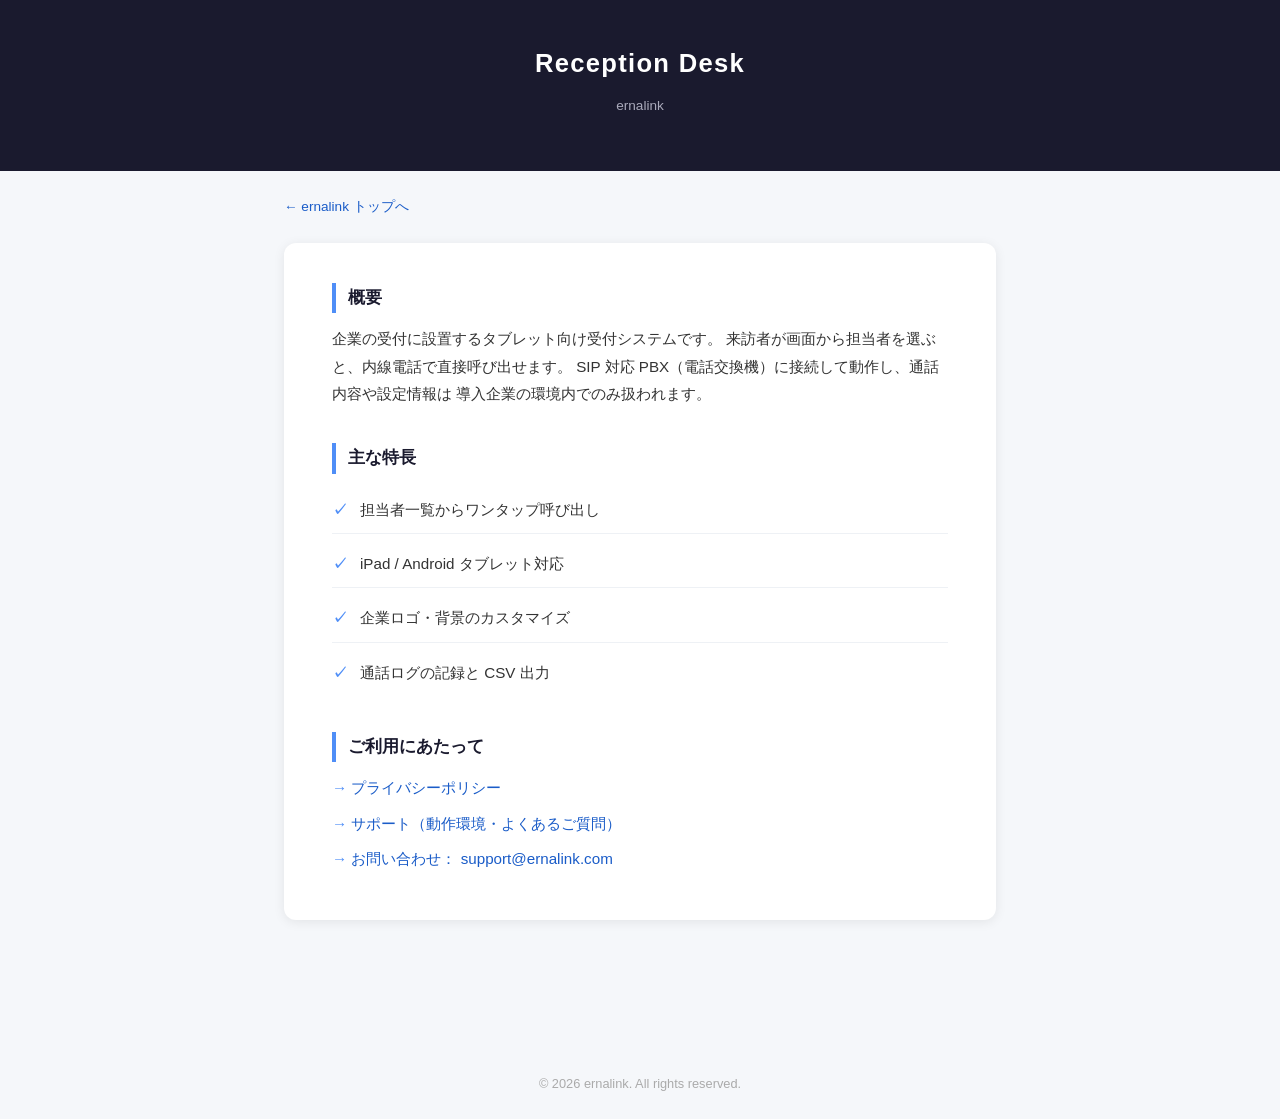
==== reception-desk/index.html @ 2a926b7a "feat: ernalink 屋号サイトを新規作成（旧ポリシーサイトは温存） 対外ページをプロダクト別のバラバラな配置から屋号サイトへ統合し、 恒久URL体系（ernalink.com）へ移行するため" ====
<!DOCTYPE html>
<html lang="ja">
<head>
  <meta charset="UTF-8">
  <meta name="viewport" content="width=device-width, initial-scale=1.0">
  <title>Reception Desk | ernalink</title>
  <meta name="description" content="Reception Desk — 企業の受付に設置するタブレット向け受付システム。来訪者が画面から担当者を選ぶと内線電話で直接呼び出せます。">
  <link rel="stylesheet" href="../assets/style.css">
</head>

<body>

<header>
  <h1>Reception Desk</h1>
  <p>ernalink</p>
</header>

<p class="crumb"><a href="../">← ernalink トップへ</a></p>

<main>
  <div class="card">

    <h2>概要</h2>
    <p>
      企業の受付に設置するタブレット向け受付システムです。
      来訪者が画面から担当者を選ぶと、内線電話で直接呼び出せます。
      SIP 対応 PBX（電話交換機）に接続して動作し、通話内容や設定情報は
      導入企業の環境内でのみ扱われます。
    </p>

    <h2>主な特長</h2>
    <ul class="features">
      <li>担当者一覧からワンタップ呼び出し</li>
      <li>iPad / Android タブレット対応</li>
      <li>企業ロゴ・背景のカスタマイズ</li>
      <li>通話ログの記録と CSV 出力</li>
    </ul>

    <!-- ストアバッジ（App Store / Google Play）は公開後にここへ追加する。
    <p class="stores">
      <a href="#"><img src="../assets/badge-appstore.svg" alt="App Store からダウンロード"></a>
      <a href="#"><img src="../assets/badge-googleplay.png" alt="Google Play で手に入れよう"></a>
    </p>
    -->

    <h2>ご利用にあたって</h2>
    <ul class="actions">
      <li><a href="./privacy.html">プライバシーポリシー</a></li>
      <li><a href="./support.html">サポート（動作環境・よくあるご質問）</a></li>
      <li><a href="mailto:support@ernalink.com">お問い合わせ： support@ernalink.com</a></li>
    </ul>

  </div>
</main>

<footer>
  &copy; 2026 ernalink. All rights reserved.
</footer>

</body>
</html>
---- assets/style.css ----
/* ernalink 屋号サイト共通スタイル。
   従来は各 HTML に同じ CSS を丸ごと複製していたため、1箇所の修正が4ファイルに波及していた。
   ページを追加するときは、まずここにあるクラスで組めないかを見ること。 */

*, *::before, *::after {
  box-sizing: border-box;
  margin: 0;
  padding: 0;
}

body {
  font-family: 'Hiragino Kaku Gothic ProN', 'Hiragino Sans', Meiryo, sans-serif;
  background: #f5f7fa;
  color: #333;
  line-height: 1.8;
}

header {
  background: #1a1a2e;
  color: #fff;
  padding: 40px 24px;
  text-align: center;
}

header h1 {
  font-size: 1.6rem;
  letter-spacing: 0.05em;
}

header p {
  margin-top: 8px;
  font-size: 0.85rem;
  color: #aab;
}

/* トップページの一行説明（header p より少し大きく読ませる） */
header p.lead {
  font-size: 0.95rem;
  color: #ccd;
  max-width: 640px;
  margin: 12px auto 0;
}

main {
  max-width: 760px;
  margin: 48px auto;
  padding: 0 24px 80px;
}

.card {
  background: #fff;
  border-radius: 12px;
  padding: 40px 48px;
  box-shadow: 0 2px 12px rgba(0,0,0,.08);
}

.card + .card {
  margin-top: 24px;
}

h2 {
  font-size: 1.05rem;
  color: #1a1a2e;
  border-left: 4px solid #4f8ef7;
  padding-left: 12px;
  margin: 36px 0 12px;
}

h2:first-of-type {
  margin-top: 0;
}

p {
  margin-bottom: 12px;
  font-size: 0.95rem;
}

ul {
  margin: 8px 0 12px 20px;
  font-size: 0.95rem;
}

ul li {
  margin-bottom: 6px;
}

.badge {
  display: inline-block;
  background: #e8f0fe;
  color: #1a5cc8;
  border-radius: 4px;
  padding: 2px 8px;
  font-size: 0.8rem;
  font-weight: bold;
  margin-right: 6px;
}

.updated {
  text-align: right;
  font-size: 0.8rem;
  color: #999;
  margin-top: 40px;
  padding-top: 16px;
  border-top: 1px solid #eee;
}

footer {
  text-align: center;
  font-size: 0.8rem;
  color: #aaa;
  padding: 24px;
}

a {
  color: #1a5cc8;
  text-decoration: none;
}

a:hover {
  text-decoration: underline;
}

/* ── パンくず（各ページからトップへ戻る導線） ── */
.crumb {
  max-width: 760px;
  margin: 24px auto -24px;
  padding: 0 24px;
  font-size: 0.85rem;
}

/* ── トップページ：製品カード ── */
.products {
  display: grid;
  grid-template-columns: repeat(auto-fit, minmax(280px, 1fr));
  gap: 24px;
}

.product {
  background: #fff;
  border-radius: 12px;
  padding: 28px 32px;
  box-shadow: 0 2px 12px rgba(0,0,0,.08);
}

.product h2 {
  margin-top: 0;
}

.product .desc {
  color: #667;
  font-size: 0.9rem;
  margin-bottom: 16px;
}

.product ul {
  list-style: none;
  margin: 0;
}

.product ul li {
  margin-bottom: 8px;
}

.product ul li a::before {
  content: "→ ";
  color: #4f8ef7;
}

/* ── サポートページ：問い合わせ先とFAQ ──
   従来 HTML 側だけにあり CSS に無かった（＝素のテキストで表示されていた）クラス。 */
.contact {
  background: #f0f4fb;
  border-radius: 8px;
  text-align: center;
  padding: 16px;
  margin: 16px 0;
  font-size: 1.05rem;
  font-weight: bold;
}

.faq-q {
  font-weight: bold;
  color: #1a1a2e;
  margin-top: 20px;
  margin-bottom: 4px;
}

/* ── 製品紹介ページ：特長リストと導線 ── */
.features {
  list-style: none;
  margin: 0;
}

.features li {
  padding: 10px 0 10px 28px;
  border-bottom: 1px solid #eef1f5;
  position: relative;
}

.features li:last-child {
  border-bottom: none;
}

.features li::before {
  content: "✓";
  position: absolute;
  left: 0;
  color: #4f8ef7;
  font-weight: bold;
}

/* 製品紹介・トップ下部のリンク行 */
.actions {
  list-style: none;
  margin: 0;
}

.actions li {
  margin-bottom: 8px;
}

.actions li a::before {
  content: "→ ";
  color: #4f8ef7;
}

/* ── 事業者情報：定義リスト ── */
.info dt {
  font-weight: bold;
  color: #1a1a2e;
  font-size: 0.9rem;
  margin-top: 16px;
}

.info dt:first-child {
  margin-top: 0;
}

.info dd {
  font-size: 0.95rem;
  margin-left: 0;
}

/* ── フッター上のリンク行（トップページ） ── */
.sitelinks {
  text-align: center;
  margin-top: 32px;
  font-size: 0.85rem;
  color: #889;
}
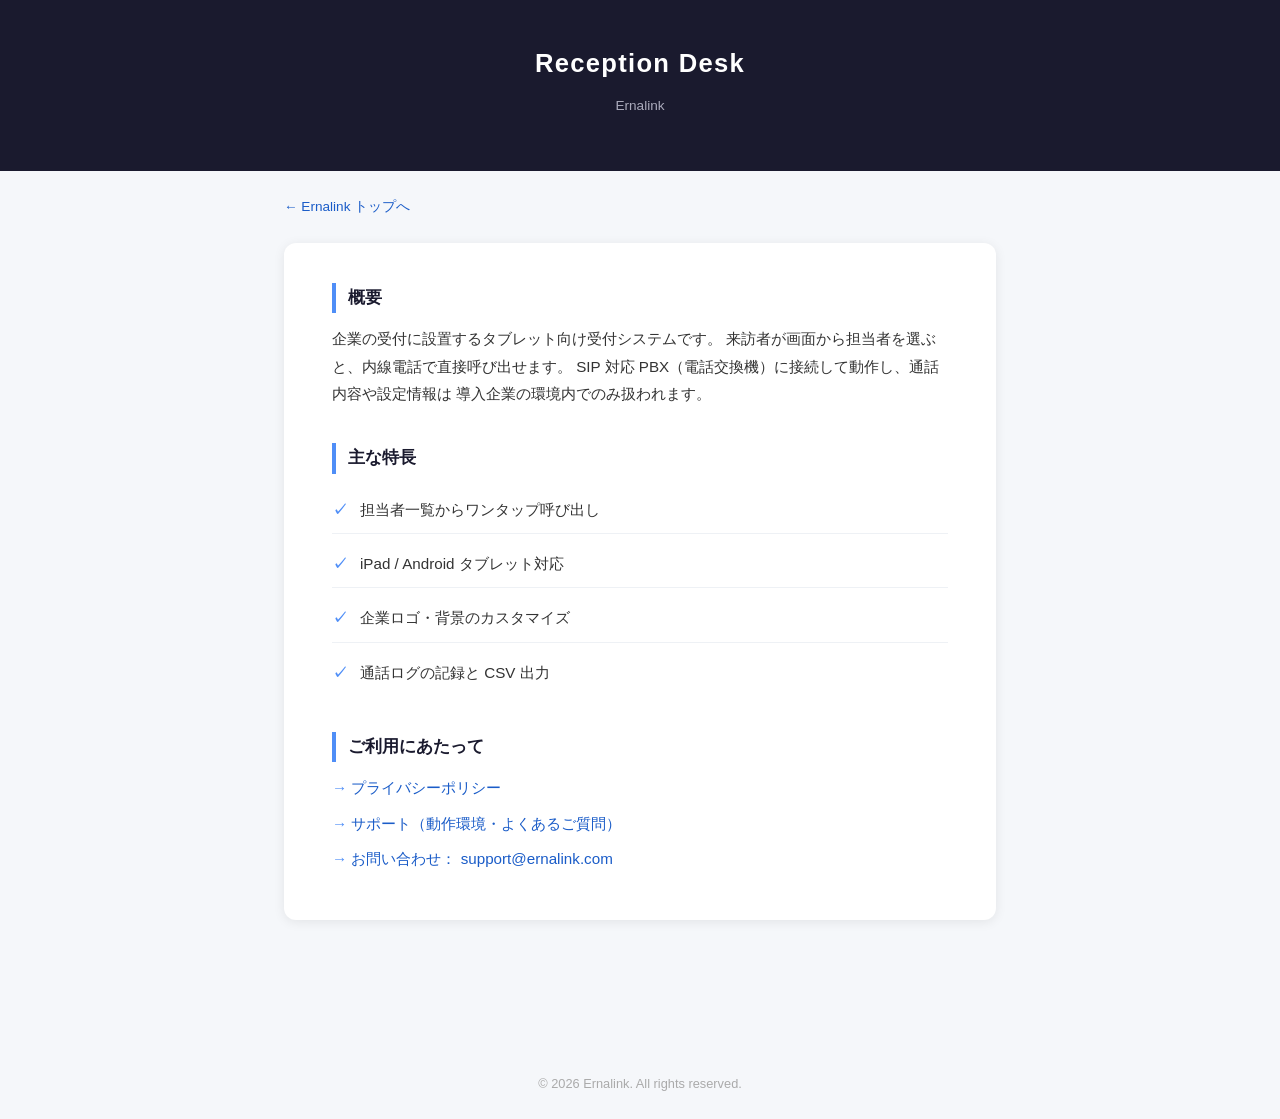
==== commit 3a077fed: "feat(site): トップの一行説明を差し替え＋屋号を Ernalink に統一 - トップ：「オフィスの受付・内線通話を支えるモバイルアプリを開発しています」→   「業務向けモバイルアプリの開" ====
--- a/reception-desk/index.html
+++ b/reception-desk/index.html
@@ -3,7 +3,7 @@
 <head>
   <meta charset="UTF-8">
   <meta name="viewport" content="width=device-width, initial-scale=1.0">
-  <title>Reception Desk | ernalink</title>
+  <title>Reception Desk | Ernalink</title>
   <meta name="description" content="Reception Desk — 企業の受付に設置するタブレット向け受付システム。来訪者が画面から担当者を選ぶと内線電話で直接呼び出せます。">
   <link rel="stylesheet" href="../assets/style.css">
 </head>
@@ -12,10 +12,10 @@
 
 <header>
   <h1>Reception Desk</h1>
-  <p>ernalink</p>
+  <p>Ernalink</p>
 </header>
 
-<p class="crumb"><a href="../">← ernalink トップへ</a></p>
+<p class="crumb"><a href="../">← Ernalink トップへ</a></p>
 
 <main>
   <div class="card">
@@ -54,7 +54,7 @@
 </main>
 
 <footer>
-  &copy; 2026 ernalink. All rights reserved.
+  &copy; 2026 Ernalink. All rights reserved.
 </footer>
 
 </body>
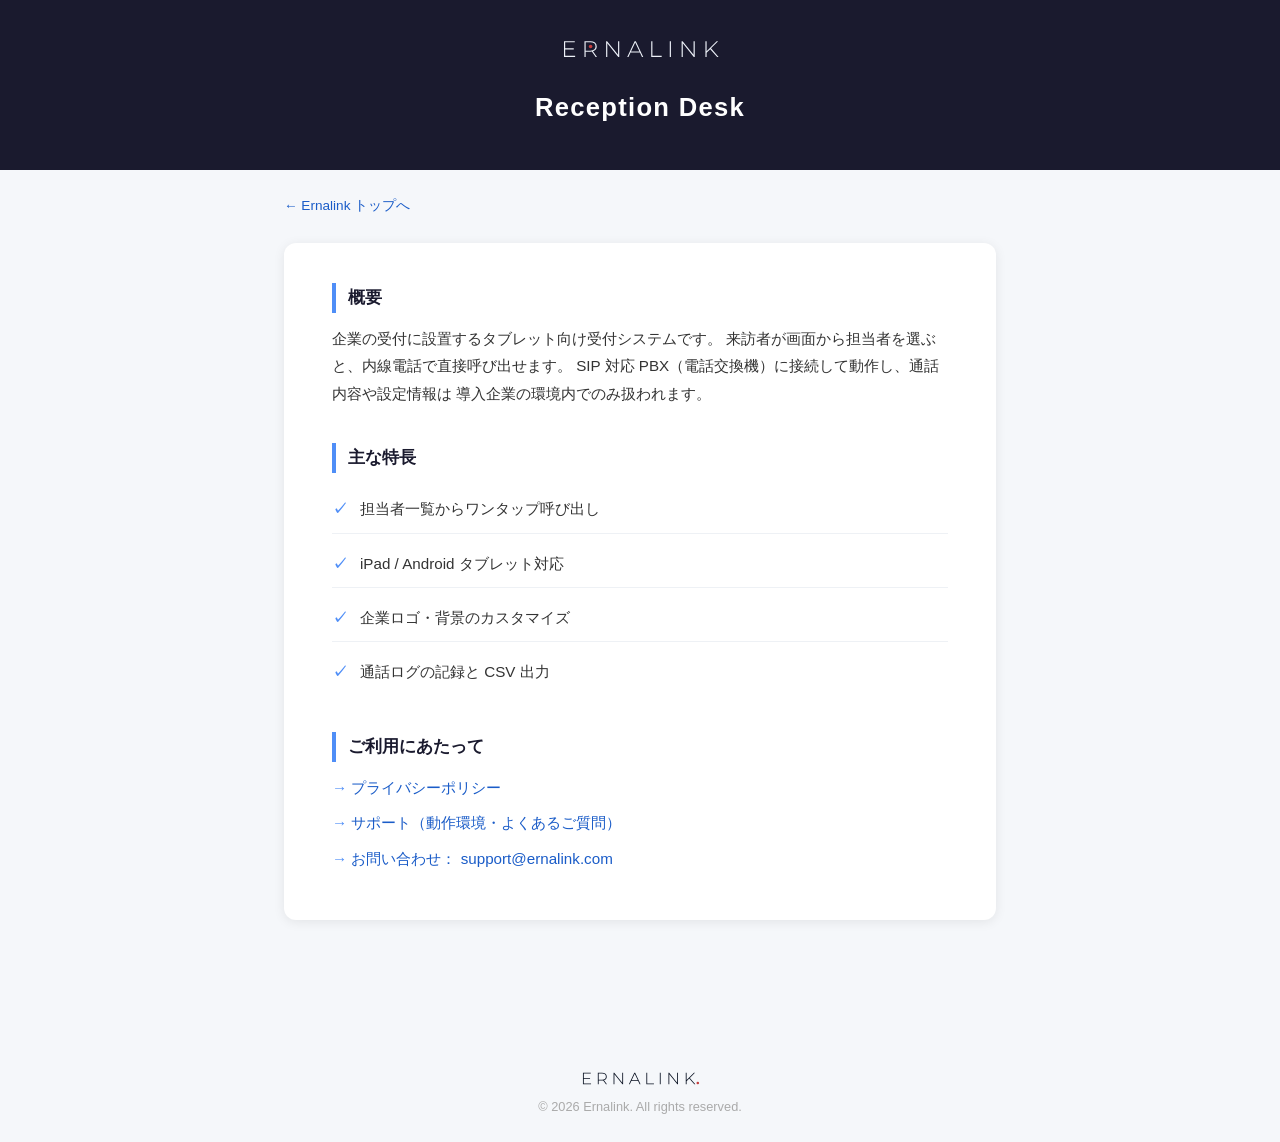
==== commit dc9b38d7: "feat: ヘッダー/フッターにワードマークを実装 - トップのヒーロー見出しを b2(light) 画像に差替（h1 の alt が見出しを担う） - 下層7ページのヘッダーに小サイズ b2 を追加" ====
--- a/reception-desk/index.html
+++ b/reception-desk/index.html
@@ -6,13 +6,27 @@
   <title>Reception Desk | Ernalink</title>
   <meta name="description" content="Reception Desk — 企業の受付に設置するタブレット向け受付システム。来訪者が画面から担当者を選ぶと内線電話で直接呼び出せます。">
   <link rel="stylesheet" href="../assets/style.css">
+
+  <link rel="icon" href="/favicon.svg" type="image/svg+xml">
+  <link rel="icon" href="/favicon.ico" sizes="32x32">
+  <link rel="apple-touch-icon" href="/assets/brand/apple-touch-icon.png">
+
+  <meta property="og:type" content="website">
+  <meta property="og:site_name" content="Ernalink">
+  <meta property="og:title" content="Reception Desk | Ernalink">
+  <meta property="og:description" content="企業の受付に設置するタブレット向け受付システム。来訪者が画面から担当者を選ぶと内線電話で直接呼び出せます。">
+  <meta property="og:url" content="https://ernalink.com/reception-desk/">
+  <meta property="og:image" content="https://ernalink.com/assets/brand/ogp.png">
+  <meta name="twitter:card" content="summary_large_image">
 </head>
 
 <body>
 
 <header>
+  <a class="brand-home" href="/">
+    <img src="/assets/brand/wordmark-b2-light.svg" alt="ERNALINK" width="6945" height="800">
+  </a>
   <h1>Reception Desk</h1>
-  <p>Ernalink</p>
 </header>
 
 <p class="crumb"><a href="../">← Ernalink トップへ</a></p>
@@ -54,7 +68,9 @@
 </main>
 
 <footer>
-  &copy; 2026 Ernalink. All rights reserved.
+  <img src="/assets/brand/wordmark-a-navy.svg" alt="ERNALINK."
+       width="7161" height="800" class="brand-foot">
+  <small>&copy; 2026 Ernalink. All rights reserved.</small>
 </footer>
 
 </body>
--- a/assets/style.css
+++ b/assets/style.css
@@ -25,6 +25,39 @@
 header h1 {
   font-size: 1.6rem;
   letter-spacing: 0.05em;
+}
+
+/* ── ブランドワードマーク ──
+   ヘッダー＝b2（Rの空洞に赤ドット）／フッター＝a（終止符ドット）。
+   詳細は assets/brand/BRAND.md を参照。 */
+
+/* トップのヒーロー見出し（紺帯・暗背景なので light を使用） */
+.brand-hero {
+  letter-spacing: normal;
+}
+
+.brand-hero img {
+  width: min(420px, 78vw);
+  height: auto;
+  display: block;
+  margin: 0 auto;
+}
+
+/* 下層ページのヘッダーロゴ（クリックでトップへ戻る） */
+.brand-home {
+  display: inline-block;
+  margin-bottom: 16px;
+}
+
+.brand-home img {
+  width: 160px;
+  height: auto;
+  display: block;
+}
+
+.brand-home:hover {
+  text-decoration: none;
+  opacity: 0.85;
 }
 
 header p {
@@ -111,6 +144,20 @@
   padding: 24px;
 }
 
+/* フッターの正式ワードマーク（a）。明色背景前提なので navy を使用 */
+.brand-foot {
+  display: block;
+  width: 120px;
+  height: auto;
+  margin: 0 auto 10px;
+}
+
+footer small {
+  display: block;
+  font-size: 0.8rem;
+  color: #aaa;
+}
+
 a {
   color: #1a5cc8;
   text-decoration: none;
